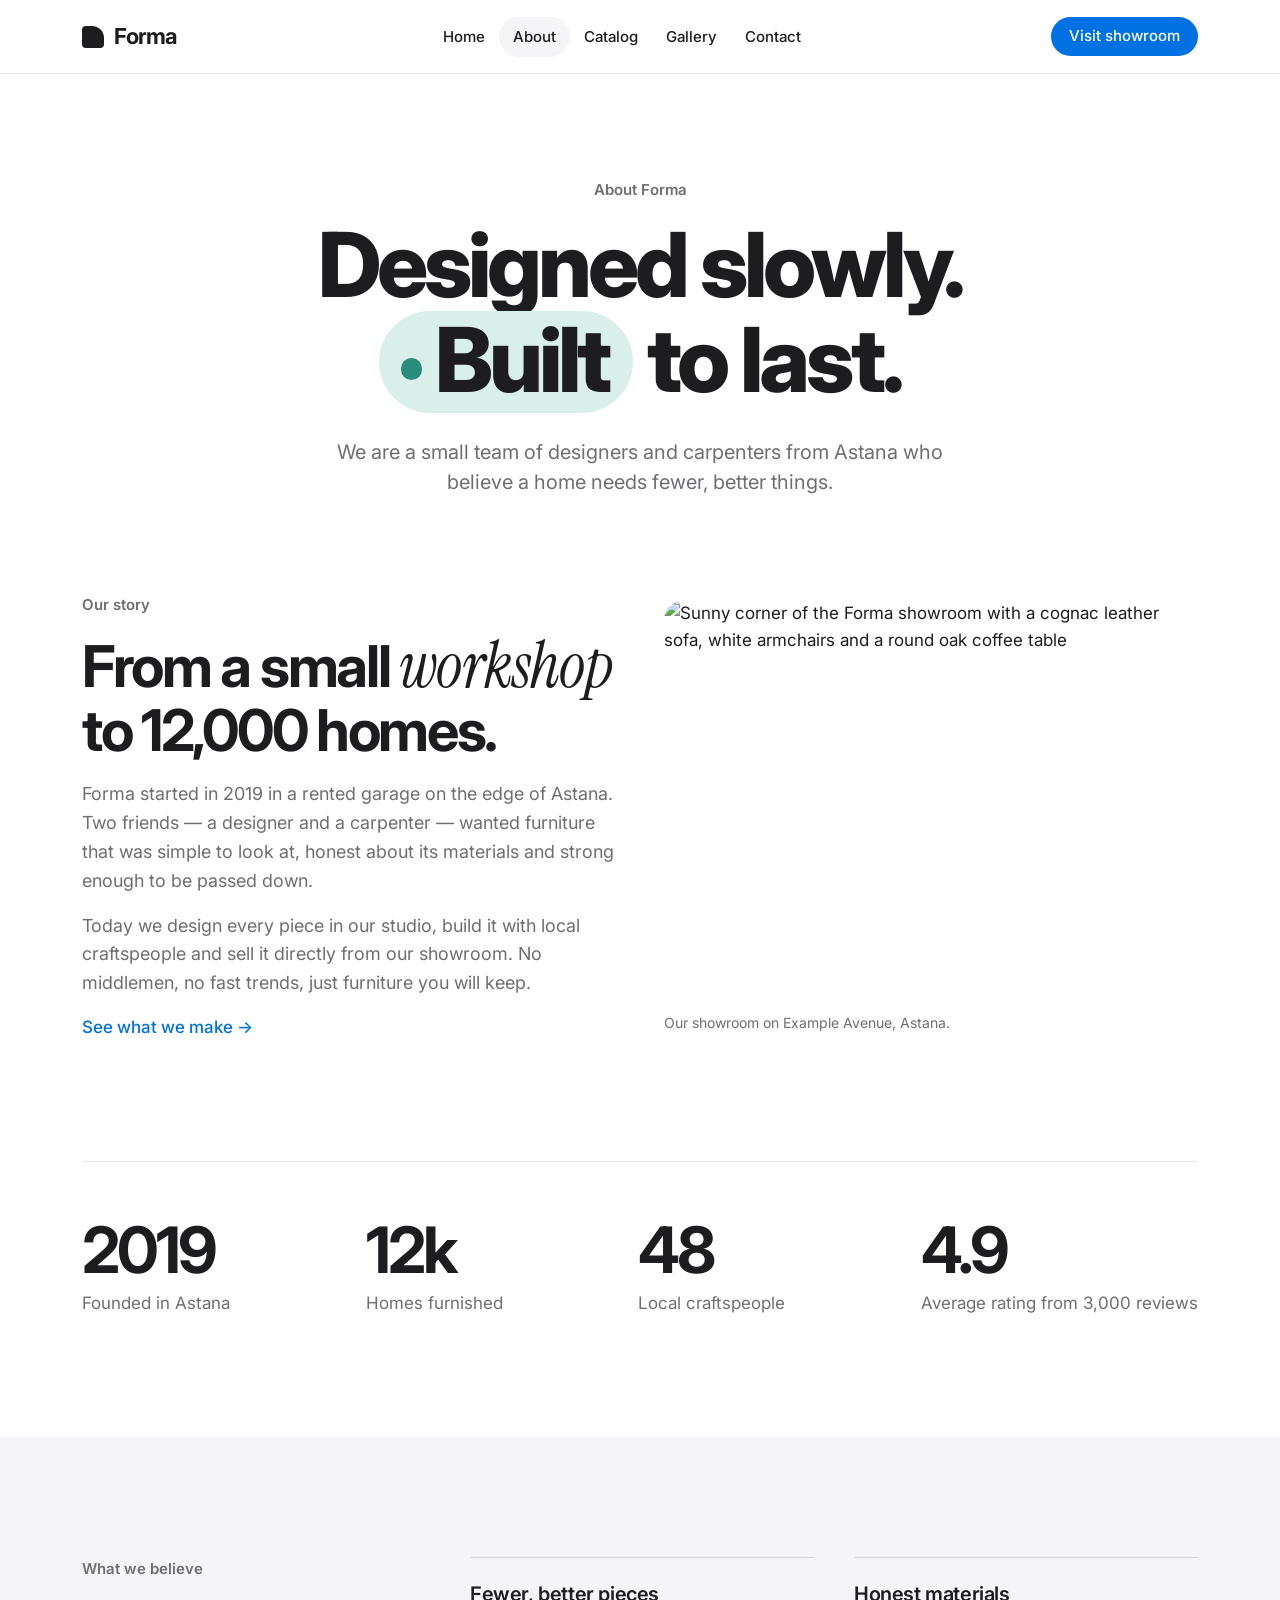
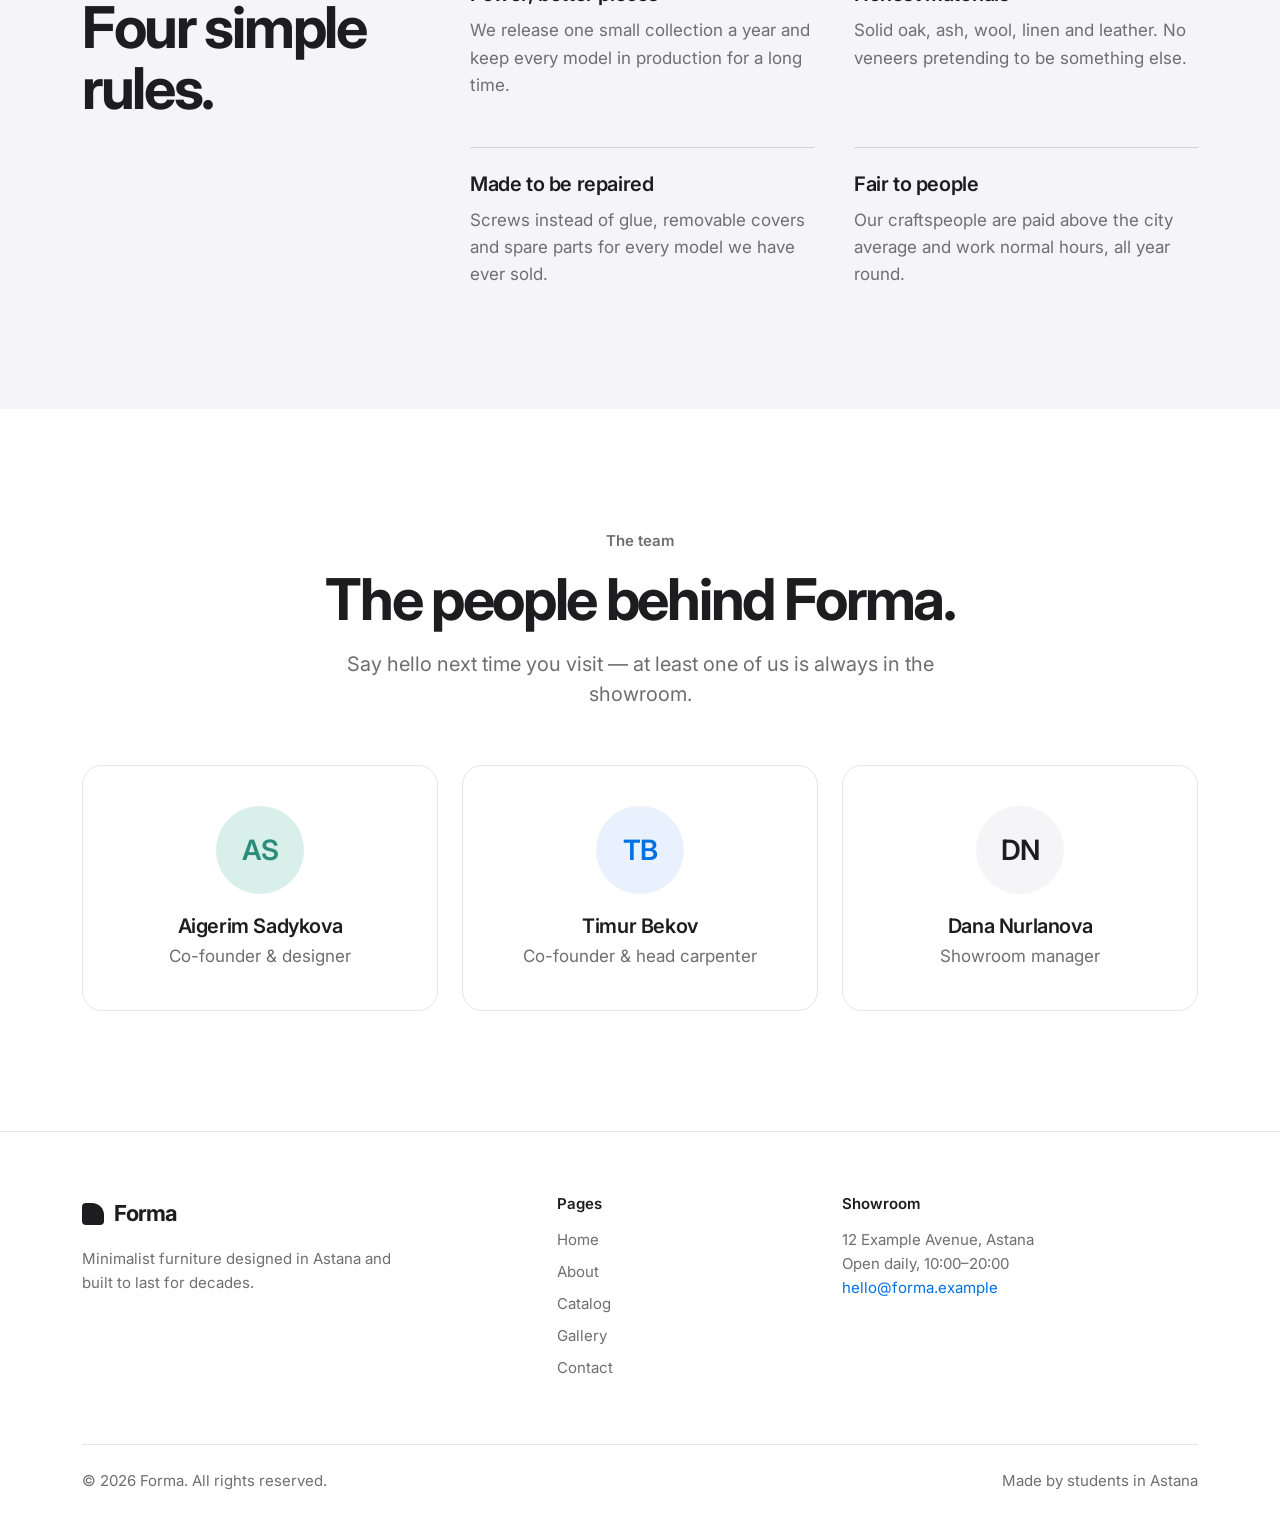
==== about.html @ f252c31b "Include jQuery and project scripts on all five pages" ====
<!DOCTYPE html>
<html lang="en">
<head>
  <meta charset="UTF-8">
  <meta name="viewport" content="width=device-width, initial-scale=1">
  <meta name="description" content="The story behind Forma: a small furniture workshop from Astana, our values and the people who design and build every piece.">
  <title>About — Forma</title>

  <!-- Fonts: Inter for all text, Instrument Serif for rare accents -->
  <link rel="preconnect" href="https://fonts.googleapis.com">
  <link rel="preconnect" href="https://fonts.gstatic.com" crossorigin>
  <link href="https://fonts.googleapis.com/css2?family=Inter:wght@400;500;600;700;800&family=Instrument+Serif:ital@1&display=swap" rel="stylesheet">

  <!-- Bootstrap first, then our own styles so they can override it -->
  <link href="https://cdn.jsdelivr.net/npm/bootstrap@5.3.3/dist/css/bootstrap.min.css" rel="stylesheet">
  <link href="css/style.css" rel="stylesheet">
</head>
<body>

  <!-- Site header: the same navbar is used on every page -->
  <header class="site-header">
    <nav class="navbar navbar-expand-lg" aria-label="Main navigation">
      <div class="container">
        <a class="navbar-brand brand" href="index.html">
          <span class="brand-mark" aria-hidden="true"></span>
          Forma
        </a>
        <button class="navbar-toggler" type="button" data-bs-toggle="collapse" data-bs-target="#main-nav" aria-controls="main-nav" aria-expanded="false" aria-label="Toggle navigation">
          <span class="navbar-toggler-icon"></span>
        </button>
        <div class="collapse navbar-collapse" id="main-nav">
          <ul class="navbar-nav mx-auto mb-3 mb-lg-0">
            <li class="nav-item"><a class="nav-link" href="index.html">Home</a></li>
            <li class="nav-item"><a class="nav-link active" aria-current="page" href="about.html">About</a></li>
            <li class="nav-item"><a class="nav-link" href="catalog.html">Catalog</a></li>
            <li class="nav-item"><a class="nav-link" href="gallery.html">Gallery</a></li>
            <li class="nav-item"><a class="nav-link" href="contact.html">Contact</a></li>
          </ul>
          <a class="btn btn-accent btn-small" href="contact.html">Visit showroom</a>
        </div>
      </div>
    </nav>
  </header>

  <main>

    <!-- Page header: the same pattern can be used on every inner page -->
    <section class="page-header">
      <div class="container text-center">
        <p class="eyebrow">About Forma</p>
        <h1 class="page-title">
          Designed slowly.<br>
          <span class="pill"><span class="pill-dot"></span>Built</span> to last.
        </h1>
        <p class="section-lead mx-auto">We are a small team of designers and carpenters from Astana who believe a home needs fewer, better things.</p>
      </div>
    </section>

    <!-- Story: text and photo side by side with the Bootstrap grid -->
    <section id="story" class="section pt-0">
      <div class="container">
        <div class="row align-items-center g-5">
          <div class="col-12 col-lg-6">
            <p class="eyebrow">Our story</p>
            <h2 class="section-title">From a small <span class="serif-accent">workshop</span> to 12,000 homes.</h2>
            <p class="story-text">Forma started in 2019 in a rented garage on the edge of Astana. Two friends — a designer and a carpenter — wanted furniture that was simple to look at, honest about its materials and strong enough to be passed down.</p>
            <p class="story-text">Today we design every piece in our studio, build it with local craftspeople and sell it directly from our showroom. No middlemen, no fast trends, just furniture you will keep.</p>
            <a class="link-arrow" href="catalog.html">See what we make →</a>
          </div>
          <div class="col-12 col-lg-6">
            <figure class="story-figure mb-0">
              <img src="images/about-showroom.jpg" alt="Sunny corner of the Forma showroom with a cognac leather sofa, white armchairs and a round oak coffee table" width="1200" height="900">
              <figcaption>Our showroom on Example Avenue, Astana.</figcaption>
            </figure>
          </div>
        </div>
      </div>
    </section>

    <!-- Numbers: one row of stats laid out with Flexbox -->
    <section id="stats" class="section pt-0">
      <div class="container">
        <h2 class="visually-hidden">Forma in numbers</h2>
        <ul class="stats">
          <li class="stat">
            <span class="stat-number">2019</span>
            <span class="stat-label">Founded in Astana</span>
          </li>
          <li class="stat">
            <span class="stat-number">12k</span>
            <span class="stat-label">Homes furnished</span>
          </li>
          <li class="stat">
            <span class="stat-number">48</span>
            <span class="stat-label">Local craftspeople</span>
          </li>
          <li class="stat">
            <span class="stat-number">4.9</span>
            <span class="stat-label">Average rating from 3,000 reviews</span>
          </li>
        </ul>
      </div>
    </section>

    <!-- Values: a list placed in two columns with CSS Grid -->
    <section id="values" class="section section-surface">
      <div class="container">
        <div class="row g-5">
          <div class="col-12 col-lg-4">
            <p class="eyebrow">What we believe</p>
            <h2 class="section-title">Four simple rules.</h2>
          </div>
          <div class="col-12 col-lg-8">
            <ul class="values-list">
              <li class="value-item">
                <h3 class="value-title">Fewer, better pieces</h3>
                <p>We release one small collection a year and keep every model in production for a long time.</p>
              </li>
              <li class="value-item">
                <h3 class="value-title">Honest materials</h3>
                <p>Solid oak, ash, wool, linen and leather. No veneers pretending to be something else.</p>
              </li>
              <li class="value-item">
                <h3 class="value-title">Made to be repaired</h3>
                <p>Screws instead of glue, removable covers and spare parts for every model we have ever sold.</p>
              </li>
              <li class="value-item">
                <h3 class="value-title">Fair to people</h3>
                <p>Our craftspeople are paid above the city average and work normal hours, all year round.</p>
              </li>
            </ul>
          </div>
        </div>
      </div>
    </section>

    <!-- Team: three cards in a Bootstrap row, avatars are initials in a span -->
    <section id="team" class="section">
      <div class="container">
        <div class="section-header text-center mx-auto">
          <p class="eyebrow">The team</p>
          <h2 class="section-title">The people behind Forma.</h2>
          <p class="section-lead mx-auto">Say hello next time you visit — at least one of us is always in the showroom.</p>
        </div>

        <div class="row g-4">
          <div class="col-12 col-md-4">
            <article class="team-card text-center">
              <span class="avatar avatar-green" aria-hidden="true">AS</span>
              <h3 class="team-name">Aigerim Sadykova</h3>
              <p class="team-role">Co-founder &amp; designer</p>
            </article>
          </div>
          <div class="col-12 col-md-4">
            <article class="team-card text-center">
              <span class="avatar avatar-blue" aria-hidden="true">TB</span>
              <h3 class="team-name">Timur Bekov</h3>
              <p class="team-role">Co-founder &amp; head carpenter</p>
            </article>
          </div>
          <div class="col-12 col-md-4">
            <article class="team-card text-center">
              <span class="avatar avatar-grey" aria-hidden="true">DN</span>
              <h3 class="team-name">Dana Nurlanova</h3>
              <p class="team-role">Showroom manager</p>
            </article>
          </div>
        </div>
      </div>
    </section>

  </main>

  <!-- Site footer: the same on every page -->
  <footer class="site-footer">
    <div class="container">
      <div class="row g-4">
        <div class="col-12 col-lg-5">
          <a class="brand mb-3" href="index.html">
            <span class="brand-mark" aria-hidden="true"></span>
            Forma
          </a>
          <p class="footer-text">Minimalist furniture designed in Astana and built to last for decades.</p>
        </div>
        <div class="col-6 col-lg-3">
          <h2 class="footer-heading">Pages</h2>
          <ul class="footer-links">
            <li><a href="index.html">Home</a></li>
            <li><a href="about.html">About</a></li>
            <li><a href="catalog.html">Catalog</a></li>
            <li><a href="gallery.html">Gallery</a></li>
            <li><a href="contact.html">Contact</a></li>
          </ul>
        </div>
        <div class="col-6 col-lg-4">
          <h2 class="footer-heading">Showroom</h2>
          <address class="footer-text">
            12 Example Avenue, Astana<br>
            Open daily, <span class="text-nowrap">10:00–20:00</span><br>
            <a href="mailto:hello@forma.example">hello@forma.example</a>
          </address>
        </div>
      </div>
      <div class="footer-bottom d-flex flex-wrap justify-content-between gap-2">
        <span>© 2026 Forma. All rights reserved.</span>
        <span>Made by students in Astana</span>
      </div>
    </div>
  </footer>

  <!-- Libraries: jQuery 3.7.1 and the Bootstrap bundle (mobile navbar toggle) -->
  <script src="https://code.jquery.com/jquery-3.7.1.min.js"></script>
  <script src="https://cdn.jsdelivr.net/npm/bootstrap@5.3.3/dist/js/bootstrap.bundle.min.js"></script>

  <!-- Our scripts: data and helpers first, then shared features -->
  <script src="js/data.js"></script>
  <script src="js/utils.js"></script>
  <script src="js/main.js"></script>
</body>
</html>
---- css/style.css ----
/*
  Forma — shared stylesheet for all pages
  Loaded after Bootstrap 5.3.3, so rules here can override Bootstrap.
*/

/* ===== Design tokens — CSS custom properties ===== */
:root {
  /* Colors */
  --color-text: #1d1d1f;
  --color-muted: #6e6e73;
  --color-bg: #ffffff;
  --color-surface: #f5f5f7;
  --color-border: #e5e5e7;
  --color-border-strong: #d2d2d7;
  --color-accent: #0071e3;
  --color-accent-hover: #0062c4;
  --color-accent-soft: #e8f1fd;
  --color-accent-soft-hover: #d7e7fb;
  --color-pill: #d9efe9;
  --color-pill-dot: #2a8c7a;

  /* Shapes */
  --radius: 16px;
  --radius-sm: 12px;
  --radius-lg: 20px;
  --radius-pill: 999px;

  /* Fonts */
  --font-sans: 'Inter', system-ui, sans-serif;
  --font-serif: 'Instrument Serif', serif;

  /* Spacing between page sections (made smaller in the media queries) */
  --section-space: 120px;
}

/* ===== Base — element selectors ===== */
body {
  font-family: var(--font-sans);
  font-size: 17px;
  line-height: 1.6;
  color: var(--color-text);
  background-color: var(--color-bg);
  -webkit-font-smoothing: antialiased;
}

h1,
h2,
h3,
h4 {
  font-weight: 700;
  letter-spacing: -0.04em;
  line-height: 1.05;
  color: var(--color-text);
}

/* Big headings: spread words evenly over the lines */
h1,
h2 {
  text-wrap: balance;
}

h3,
h4 {
  letter-spacing: -0.02em;
  line-height: 1.25;
}

p {
  margin-bottom: 1rem;
}

a {
  color: var(--color-accent);
  text-decoration: none;
}

a:hover {
  color: var(--color-accent-hover);
}

img {
  display: block;
  max-width: 100%;
  height: auto;
}

/* ===== Typography helpers — reusable classes ===== */
.eyebrow {
  margin-bottom: 16px;
  font-size: 0.9375rem;
  font-weight: 600;
  color: var(--color-muted);
}

.section-title {
  margin-bottom: 20px;
  font-size: clamp(2.25rem, 4.5vw, 3.75rem);
  font-weight: 700;
}

.section-lead {
  max-width: 640px;
  font-size: 1.25rem;
  line-height: 1.5;
  color: var(--color-muted);
}

/* Rare elegant accent: one italic serif word inside a heading */
.serif-accent {
  font-family: var(--font-serif);
  font-style: italic;
  font-weight: 400;
  font-size: 1.1em;
  letter-spacing: -0.01em;
}

/* ===== Section spacing ===== */
.section {
  padding-top: var(--section-space);
  padding-bottom: var(--section-space);
}

.section-surface {
  background-color: var(--color-surface);
}

.section-header {
  max-width: 760px;
  margin-bottom: 56px;
}

/* ===== Buttons — pill-shaped, built on Bootstrap .btn =====
   Bootstrap's .btn reads its colors and sizes from --bs-btn-* variables,
   so our classes only change those variables.
   Usage: <a class="btn btn-accent">  or  <a class="btn btn-soft"> */
.btn-accent,
.btn-soft {
  --bs-btn-padding-x: 24px;
  --bs-btn-padding-y: 12px;
  --bs-btn-font-size: 1.0625rem;
  --bs-btn-font-weight: 500;
  --bs-btn-border-width: 0;
  --bs-btn-border-radius: var(--radius-pill);
  --bs-btn-focus-box-shadow: 0 0 0 4px var(--color-accent-soft);
  transition: background-color 0.2s ease;
}

/* Primary: solid accent blue */
.btn-accent {
  --bs-btn-color: #ffffff;
  --bs-btn-bg: var(--color-accent);
  --bs-btn-hover-color: #ffffff;
  --bs-btn-hover-bg: var(--color-accent-hover);
  --bs-btn-active-color: #ffffff;
  --bs-btn-active-bg: var(--color-accent-hover);
}

/* Secondary: soft light-blue background with blue text */
.btn-soft {
  --bs-btn-color: var(--color-accent);
  --bs-btn-bg: var(--color-accent-soft);
  --bs-btn-hover-color: var(--color-accent-hover);
  --bs-btn-hover-bg: var(--color-accent-soft-hover);
  --bs-btn-active-color: var(--color-accent-hover);
  --bs-btn-active-bg: var(--color-accent-soft-hover);
}

/* Smaller size, used for the navbar button */
.btn-small {
  --bs-btn-padding-x: 18px;
  --bs-btn-padding-y: 8px;
  --bs-btn-font-size: 0.9375rem;
}

/* ===== Headline pill — tinted label with a dot, like Notion =====
   Usage: <span class="pill"><span class="pill-dot"></span>calm</span> */
.pill {
  display: inline-block;
  padding: 0.02em 0.28em 0.08em 0.24em;
  border-radius: var(--radius-pill);
  background-color: var(--color-pill);
  white-space: nowrap;
}

.pill-dot {
  display: inline-block;
  width: 0.24em;
  height: 0.24em;
  margin-right: 0.14em;
  border-radius: 50%;
  background-color: var(--color-pill-dot);
  vertical-align: middle;
}

/* ===== Navbar — sticky header (positioning) + Bootstrap navbar ===== */
.site-header {
  position: sticky;
  top: 0;
  z-index: 1030;
  background-color: rgba(255, 255, 255, 0.85);
  backdrop-filter: blur(16px);
  border-bottom: 1px solid var(--color-border);
}

/* Bootstrap's navbar reads its colors and spacing from these variables */
.navbar {
  --bs-navbar-padding-y: 14px;
  --bs-navbar-color: var(--color-text);
  --bs-navbar-hover-color: var(--color-text);
  --bs-navbar-active-color: var(--color-text);
  --bs-navbar-nav-link-padding-x: 14px;
}

/* Wordmark with a small square logo made only with CSS */
.brand {
  display: inline-flex;
  align-items: center;
  gap: 10px;
  font-size: 1.375rem;
  font-weight: 700;
  letter-spacing: -0.04em;
  color: var(--color-text);
}

.brand-mark {
  width: 22px;
  height: 22px;
  border-radius: 4px 12px 4px 4px;
  background-color: var(--color-text);
}

.navbar-nav .nav-link {
  padding: 8px 14px;
  border-radius: var(--radius-pill);
  font-size: 0.9375rem;
  font-weight: 500;
  transition: background-color 0.2s ease;
}

.navbar-nav .nav-link:hover,
.navbar-nav .nav-link.active {
  background-color: var(--color-surface);
}

.navbar-toggler {
  border: 0;
  padding: 6px;
}

.navbar-toggler:focus {
  box-shadow: 0 0 0 4px var(--color-accent-soft);
}

/* ===== Footer ===== */
.site-footer {
  padding-top: 64px;
  padding-bottom: 32px;
  border-top: 1px solid var(--color-border);
  font-size: 0.9375rem;
}

.footer-text {
  max-width: 320px;
  margin-bottom: 0;
  font-style: normal;
  color: var(--color-muted);
}

.footer-heading {
  margin-bottom: 16px;
  font-size: 0.9375rem;
  font-weight: 600;
  letter-spacing: 0;
}

.footer-links {
  margin: 0;
  padding: 0;
  list-style: none;
}

.footer-links li {
  margin-bottom: 8px;
}

.footer-links a {
  color: var(--color-muted);
}

.footer-links a:hover {
  color: var(--color-text);
}

.footer-bottom {
  margin-top: 56px;
  padding-top: 24px;
  border-top: 1px solid var(--color-border);
  color: var(--color-muted);
}

/* ===== Home: hero — styled by ID ===== */
#hero {
  padding-top: 104px;
}

.hero-title {
  margin-bottom: 28px;
  font-size: clamp(3rem, 8.5vw, 7rem);
  font-weight: 800;
  letter-spacing: -0.045em;
  line-height: 1.04;
}

.hero-subtitle {
  max-width: 620px;
  margin-bottom: 0;
  font-size: 1.375rem;
  line-height: 1.45;
}

/* ===== Home: hero image — position relative + absolute chip ===== */
.hero-media {
  position: relative; /* the chip below is positioned inside this box */
  margin: 72px 0 0;
  border: 1px solid var(--color-border);
  border-radius: var(--radius-lg);
  overflow: hidden;
}

.hero-media img {
  width: 100%;
  aspect-ratio: 2 / 1;
  object-fit: cover;
}

/* Small white label on top of a photo (reused on category tiles) */
.image-chip {
  position: absolute;
  left: 24px;
  bottom: 24px;
  display: flex;
  align-items: center;
  gap: 8px;
  padding: 10px 18px;
  border-radius: var(--radius-pill);
  background-color: rgba(255, 255, 255, 0.92);
  font-size: 0.9375rem;
  font-weight: 600;
  color: var(--color-text);
}

.chip-dot {
  width: 8px;
  height: 8px;
  border-radius: 50%;
  background-color: var(--color-pill-dot);
}

.chip-price {
  font-weight: 500;
  color: var(--color-muted);
}

/* ===== Home: categories — CSS Grid ===== */
.category-grid {
  display: grid;
  grid-template-columns: repeat(4, 1fr);
  grid-auto-rows: 280px;
  gap: 20px;
  margin: 0;
  padding: 0;
  list-style: none;
}

/* Living takes a 2 x 2 block, Bedroom takes 2 columns */
.category-tile-large {
  grid-column: span 2;
  grid-row: span 2;
}

.category-tile-wide {
  grid-column: span 2;
}

.category-tile a {
  position: relative; /* the .image-chip is placed inside the link */
  display: block;
  height: 100%;
  border-radius: var(--radius);
  overflow: hidden;
}

.category-tile img {
  width: 100%;
  height: 100%;
  object-fit: cover;
  transition: transform 0.4s ease;
}

.category-tile a:hover img {
  transform: scale(1.04);
}

/* ===== Product cards — used inside Bootstrap .row / .col-* ===== */
.product-card {
  height: 100%;
  border-radius: var(--radius-lg);
  background-color: var(--color-surface);
  overflow: hidden;
}

.product-card-img {
  width: 100%;
  aspect-ratio: 4 / 3;
  object-fit: cover;
}

.product-card-body {
  padding: 24px 24px 28px;
}

.product-card-title {
  margin-bottom: 6px;
  font-size: 1.25rem;
  font-weight: 600;
}

.product-card-text {
  margin-bottom: 0;
  font-size: 0.9375rem;
  color: var(--color-muted);
}

.price {
  font-weight: 600;
  white-space: nowrap;
}

/* Text link with an arrow, e.g. "See all products →" */
.link-arrow {
  font-weight: 500;
}

/* ===== Home: why Forma — Flexbox ===== */
#why-forma {
  background-color: var(--color-surface);
}

.features {
  display: flex;
  flex-wrap: wrap;
  gap: 20px;
  margin: 0;
  padding: 0;
  list-style: none;
}

/* Each card grows equally; on smaller screens flex-basis changes (see media queries) */
.feature {
  display: flex;
  flex-direction: column;
  flex: 1 1 0;
  padding: 32px 28px;
  border-radius: var(--radius);
  background-color: var(--color-bg);
}

.feature-number {
  align-self: flex-start;
  margin-bottom: 48px;
  padding: 4px 12px;
  border-radius: var(--radius-pill);
  background-color: var(--color-accent-soft);
  font-size: 0.875rem;
  font-weight: 600;
  color: var(--color-accent);
}

.feature-title {
  margin-bottom: 10px;
  font-size: 1.25rem;
  font-weight: 600;
}

.feature-text {
  margin-bottom: 0;
  font-size: 0.9375rem;
  color: var(--color-muted);
}

/* ===== Call-to-action band (can be reused on any page) ===== */
.cta-title {
  max-width: 820px;
  margin-bottom: 20px;
  font-size: clamp(2.5rem, 6vw, 5rem);
  font-weight: 800;
}

/* ===== Page header — top section of inner pages (About, Catalog, Gallery, Contact) ===== */
.page-header {
  padding-top: 104px;
  padding-bottom: 80px;
}

.page-title {
  margin-bottom: 24px;
  font-size: clamp(2.75rem, 7vw, 6rem);
  font-weight: 800;
  letter-spacing: -0.045em;
  line-height: 1.04;
}

/* ===== About: story — Bootstrap grid (row / col-lg-6) ===== */
.story-text {
  font-size: 1.125rem;
  color: var(--color-muted);
}

.story-figure img {
  width: 100%;
  aspect-ratio: 4 / 3;
  object-fit: cover;
  border-radius: var(--radius-lg);
}

.story-figure figcaption {
  margin-top: 12px;
  font-size: 0.875rem;
  color: var(--color-muted);
}

/* ===== About: numbers — Flexbox ===== */
.stats {
  display: flex;
  justify-content: space-between;
  gap: 32px;
  margin: 0;
  padding: 56px 0 0;
  border-top: 1px solid var(--color-border);
  list-style: none;
}

.stat {
  display: flex;
  flex-direction: column;
  gap: 8px;
}

.stat-number {
  font-size: clamp(2.75rem, 5vw, 4.5rem);
  font-weight: 700;
  letter-spacing: -0.045em;
  line-height: 1;
}

.stat-label {
  color: var(--color-muted);
}

/* ===== About: values — CSS Grid ===== */
.values-list {
  display: grid;
  grid-template-columns: repeat(2, 1fr);
  gap: 48px 40px;
  margin: 0;
  padding: 0;
  list-style: none;
}

.value-item {
  padding-top: 24px;
  border-top: 1px solid var(--color-border-strong);
}

.value-title {
  margin-bottom: 10px;
  font-size: 1.25rem;
  font-weight: 600;
}

.value-item p {
  margin-bottom: 0;
  color: var(--color-muted);
}

/* ===== About: team cards with initials avatars ===== */
.team-card {
  height: 100%;
  padding: 40px 24px;
  border: 1px solid var(--color-border);
  border-radius: var(--radius-lg);
}

/* A round avatar made from a span with the person's initials */
.avatar {
  display: inline-flex;
  align-items: center;
  justify-content: center;
  width: 88px;
  height: 88px;
  margin-bottom: 20px;
  border-radius: 50%;
  font-size: 1.75rem;
  font-weight: 600;
  letter-spacing: -0.02em;
}

.avatar-green {
  background-color: var(--color-pill);
  color: var(--color-pill-dot);
}

.avatar-blue {
  background-color: var(--color-accent-soft);
  color: var(--color-accent);
}

.avatar-grey {
  background-color: var(--color-surface);
  color: var(--color-text);
}

.team-name {
  margin-bottom: 4px;
  font-size: 1.25rem;
  font-weight: 600;
}

.team-role {
  margin-bottom: 0;
  color: var(--color-muted);
}

/* ===== Catalog: product tags — position absolute ===== */
/* The card becomes the reference box for the tag inside it */
.product-card {
  position: relative;
}

/* Small label in the top-left corner of the photo, e.g. "New" */
.product-tag {
  position: absolute;
  top: 16px;
  left: 16px;
  padding: 6px 14px;
  border-radius: var(--radius-pill);
  background-color: rgba(255, 255, 255, 0.92);
  font-size: 0.8125rem;
  font-weight: 600;
  color: var(--color-text);
}

.product-tag-new {
  background-color: var(--color-accent);
  color: #ffffff;
}

/* ===== Catalog: comparison table — Bootstrap .table + own styles ===== */
/* White rounded card around the table (it sits on the grey section) */
.compare-card {
  padding: 8px 24px;
  border-radius: var(--radius-lg);
  background-color: var(--color-bg);
}

/* Bootstrap's .table reads its colors from --bs-table-* variables */
.compare-table {
  --bs-table-color: var(--color-text);
  --bs-table-bg: transparent;
  --bs-table-border-color: var(--color-border);
  margin-bottom: 0;
  font-size: 0.9375rem;
  white-space: nowrap; /* every cell stays on one line */
}

.compare-table caption {
  padding: 20px 16px 8px;
  font-size: 0.875rem;
  color: var(--color-muted);
}

.compare-table th,
.compare-table td {
  padding: 18px 16px;
  vertical-align: middle;
}

/* Column titles: small and grey, with a slightly darker line below */
.compare-table thead th {
  font-size: 0.8125rem;
  font-weight: 600;
  color: var(--color-muted);
  border-bottom-color: var(--color-border-strong);
}

/* Model names (row headers) */
.compare-table tbody th {
  font-weight: 600;
}

/* Footer note: no line below, small grey text */
.compare-table tfoot td {
  padding-top: 20px;
  border-bottom: 0;
  font-size: 0.875rem;
  color: var(--color-muted);
}

/* ===== Gallery: photo grid — CSS Grid ===== */
.gallery-grid {
  display: grid;
  grid-template-columns: repeat(3, 1fr);
  grid-auto-rows: 300px;
  gap: 20px;
}

.gallery-item {
  position: relative; /* the caption chip (.image-chip) is placed inside the figure */
  margin: 0;
  border-radius: var(--radius);
  overflow: hidden;
}

/* The photo fills its grid cell and is cropped, not stretched */
.gallery-item img {
  width: 100%;
  height: 100%;
  object-fit: cover;
}

/* Bigger tiles: one is two rows tall, one is two columns wide */
.gallery-item-tall {
  grid-row: span 2;
}

.gallery-item-wide {
  grid-column: span 2;
}

/* ===== Contact: booking form — Bootstrap form classes + own styles ===== */
.form-card {
  height: 100%;
  padding: 40px;
  border: 1px solid var(--color-border);
  border-radius: var(--radius-lg);
}

.form-title {
  margin-bottom: 8px;
  font-size: 2rem;
}

.form-intro {
  margin-bottom: 32px;
  color: var(--color-muted);
}

.booking-form .form-label {
  margin-bottom: 8px;
  font-size: 0.9375rem;
  font-weight: 500;
}

/* Soft rounded inputs */
.booking-form .form-control,
.booking-form .form-select {
  padding: 12px 16px;
  border: 1px solid var(--color-border-strong);
  border-radius: var(--radius-sm);
  font-size: 1rem;
  color: var(--color-text);
}

/* Room for the arrow of the select box */
.booking-form .form-select {
  padding-right: 40px;
  background-position: right 16px center;
}

/* Accent focus ring instead of Bootstrap's default one */
.booking-form .form-control:focus,
.booking-form .form-select:focus,
.booking-form .form-check-input:focus {
  border-color: var(--color-accent);
  box-shadow: 0 0 0 4px var(--color-accent-soft);
}

.booking-form .form-check-input:checked {
  border-color: var(--color-accent);
  background-color: var(--color-accent);
}

.booking-form .form-check-label {
  font-size: 0.9375rem;
  color: var(--color-muted);
}

/* ===== Contact: showroom info card — Flexbox ===== */
.info-card {
  display: flex;
  flex-direction: column;
  gap: 40px;
  height: 100%;
  padding: 40px;
  border-radius: var(--radius-lg);
  background-color: var(--color-surface);
}

.info-title {
  margin-bottom: 16px;
  font-size: 1.25rem;
  font-weight: 600;
}

.info-address {
  margin-bottom: 0;
  font-size: 1.125rem;
  line-height: 1.7;
}

.hours-list {
  margin: 0;
  padding: 0;
  list-style: none;
}

/* Each row: label on the left, time on the right */
.hours-list li {
  display: flex;
  justify-content: space-between;
  gap: 16px;
  padding: 14px 0;
  border-bottom: 1px solid var(--color-border-strong);
}

.hours-list li span:last-child {
  color: var(--color-muted);
  text-align: right;
}

/* margin-top: auto pushes the buttons to the bottom of the card */
.info-actions {
  margin-top: auto;
}

/* ==========================================================
   Responsive — media queries (keep this section LAST in the file)
   Breakpoints match Bootstrap: lg = 992px, sm = 576px
   ========================================================== */

/* ===== Tablet and smaller (≤ 991.98px) ===== */
@media (max-width: 991.98px) {
  :root {
    --section-space: 88px;
  }

  /* Collapsed mobile menu */
  .navbar-collapse {
    padding-top: 12px;
    padding-bottom: 16px;
  }

  #hero {
    padding-top: 72px;
  }

  .hero-media {
    margin-top: 56px;
  }

  .hero-media img {
    aspect-ratio: 16 / 10;
  }

  .section-header {
    margin-bottom: 40px;
  }

  /* Categories: 4 columns become 2 */
  .category-grid {
    grid-template-columns: repeat(2, 1fr);
    grid-auto-rows: 240px;
  }

  /* Features: two cards per row */
  .feature {
    flex: 1 1 calc(50% - 10px);
  }

  /* Stats: wrap into two rows of two */
  .stats {
    flex-wrap: wrap;
    row-gap: 40px;
  }

  .stat {
    flex: 1 1 calc(50% - 16px);
  }

  .page-header {
    padding-top: 72px;
    padding-bottom: 64px;
  }

  /* Gallery: 3 columns become 2, the wide photo takes one column */
  .gallery-grid {
    grid-template-columns: repeat(2, 1fr);
    grid-auto-rows: 260px;
  }

  .gallery-item-wide {
    grid-column: span 1;
  }

  /* Contact: smaller padding inside the cards */
  .form-card,
  .info-card {
    padding: 32px;
  }
}

/* ===== Mobile phones (≤ 575.98px) ===== */
@media (max-width: 575.98px) {
  :root {
    --section-space: 64px;
  }

  /* 20px side padding instead of Bootstrap's 12px */
  .container {
    --bs-gutter-x: 2.5rem;
  }

  body {
    font-size: 16px;
  }

  #hero {
    padding-top: 48px;
  }

  .hero-title {
    font-size: 3rem;
  }

  .hero-subtitle,
  .section-lead {
    font-size: 1.125rem;
  }

  /* Buttons stack and fill the width */
  .actions .btn {
    width: 100%;
  }

  .hero-media {
    margin-top: 40px;
    border-radius: var(--radius);
  }

  .hero-media img {
    aspect-ratio: 4 / 3;
  }

  .image-chip {
    left: 12px;
    bottom: 12px;
    padding: 8px 14px;
    font-size: 0.875rem;
  }

  /* Categories: one column, every tile the same size */
  .category-grid {
    grid-template-columns: 1fr;
    grid-auto-rows: 220px;
    gap: 16px;
  }

  .category-tile-large,
  .category-tile-wide {
    grid-column: span 1;
    grid-row: span 1;
  }

  /* Features: one card per row */
  .feature {
    flex-basis: 100%;
  }

  .feature-number {
    margin-bottom: 24px;
  }

  /* Values: one column */
  .values-list {
    grid-template-columns: 1fr;
    gap: 32px;
  }

  .page-header {
    padding-top: 48px;
    padding-bottom: 48px;
  }

  .page-title {
    font-size: 2.5rem;
  }

  /* Catalog: tighter table, it scrolls sideways inside its card */
  .compare-card {
    padding: 4px 8px;
  }

  .compare-table th,
  .compare-table td {
    padding: 14px 12px;
  }

  /* Gallery: one column, every photo the same size */
  .gallery-grid {
    grid-template-columns: 1fr;
    grid-auto-rows: 240px;
    gap: 16px;
  }

  .gallery-item-tall {
    grid-row: span 1;
  }

  /* Contact */
  .form-card,
  .info-card {
    padding: 24px;
  }

  .form-title {
    font-size: 1.75rem;
  }

  .booking-form .btn {
    width: 100%;
  }
}

/* ==========================================================
   Endterm — interactive components (JavaScript and jQuery)
   ========================================================== */

/* ===== Toast messages (created by showToast in js/utils.js) ===== */
.toast-stack {
  position: fixed;
  right: 24px;
  bottom: 24px;
  z-index: 1080;
  display: flex;
  flex-direction: column;
  align-items: flex-end;
  gap: 10px;
  pointer-events: none;
}

.toast-message {
  padding: 12px 20px;
  border-radius: var(--radius-pill);
  background-color: var(--color-text);
  color: var(--color-bg);
  font-size: 0.9375rem;
  font-weight: 500;
  box-shadow: 0 8px 24px rgba(0, 0, 0, 0.15);
  animation: toast-in 0.25s ease;
  transition: opacity 0.4s ease, transform 0.4s ease;
}

.toast-info {
  background-color: var(--color-accent);
  color: #ffffff;
}

.toast-message.is-hiding {
  opacity: 0;
  transform: translateY(8px);
}

@keyframes toast-in {
  from {
    opacity: 0;
    transform: translateY(8px);
  }
}
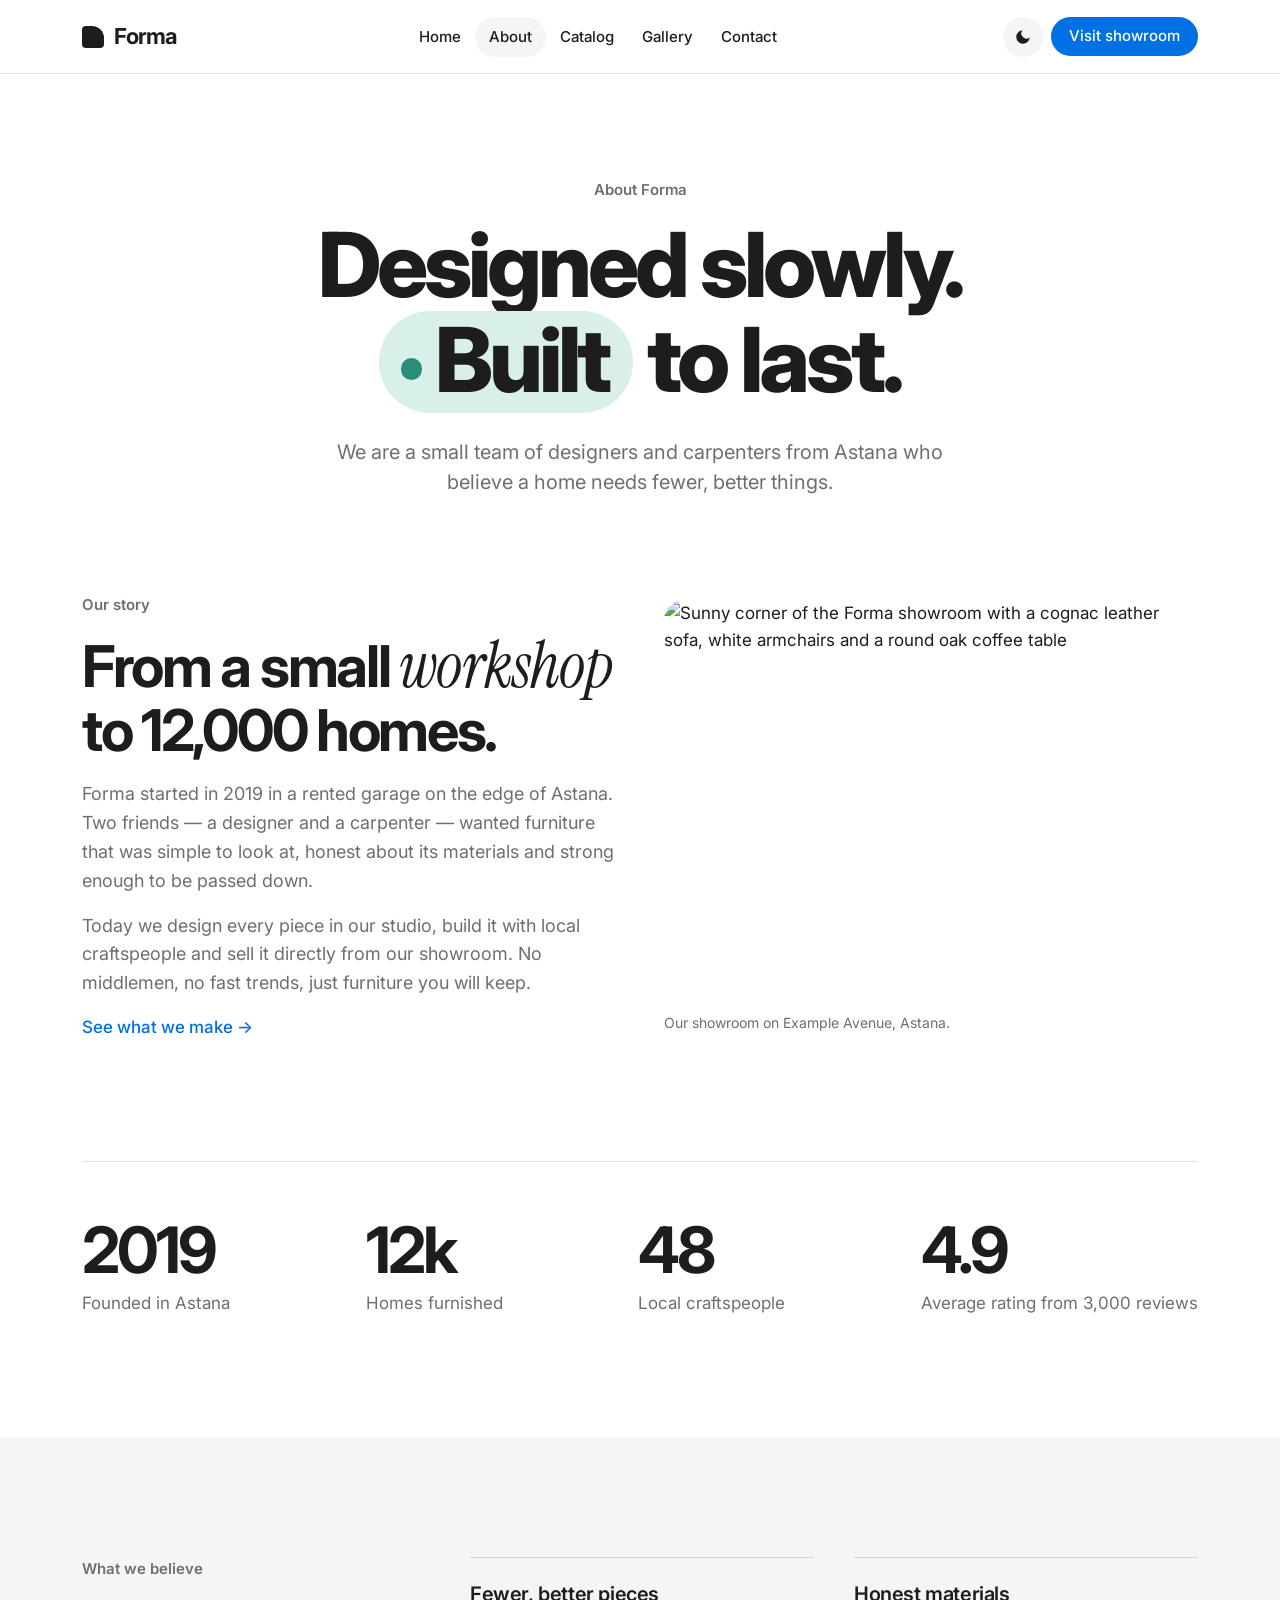
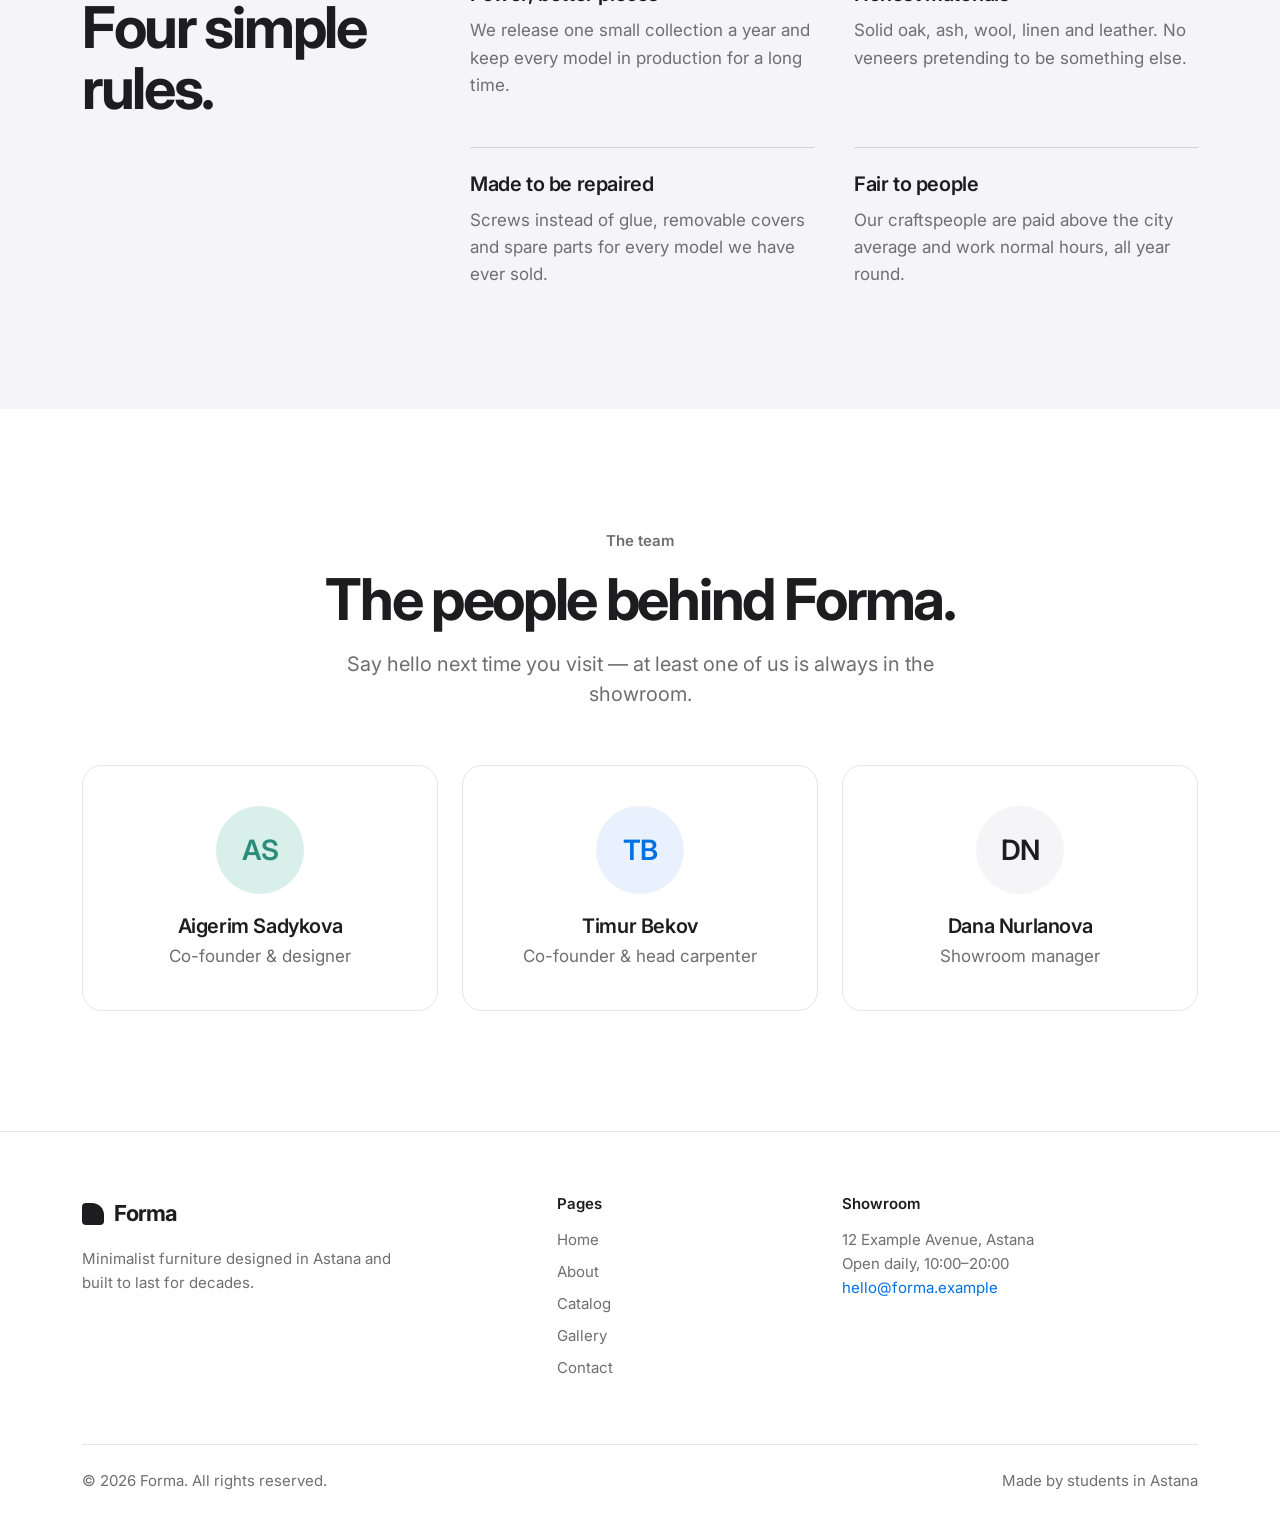
==== commit a34a9b97: "Add theme switcher button to the navbar with click handler" ====
--- a/about.html
+++ b/about.html
@@ -14,6 +14,9 @@
   <!-- Bootstrap first, then our own styles so they can override it -->
   <link href="https://cdn.jsdelivr.net/npm/bootstrap@5.3.3/dist/css/bootstrap.min.css" rel="stylesheet">
   <link href="css/style.css" rel="stylesheet">
+
+  <!-- Applies the saved light/dark theme before the page is drawn -->
+  <script src="js/theme.js"></script>
 </head>
 <body>
 
@@ -36,7 +39,14 @@
             <li class="nav-item"><a class="nav-link" href="gallery.html">Gallery</a></li>
             <li class="nav-item"><a class="nav-link" href="contact.html">Contact</a></li>
           </ul>
-          <a class="btn btn-accent btn-small" href="contact.html">Visit showroom</a>
+          <div class="nav-tools d-flex align-items-center gap-2">
+            <!-- Theme switcher: js/main.js swaps light and dark -->
+            <button class="icon-btn" type="button" id="theme-toggle" aria-label="Switch to dark theme" title="Switch theme">
+              <svg class="icon-moon" width="18" height="18" viewBox="0 0 24 24" aria-hidden="true"><path fill="currentColor" d="M21 12.8A9 9 0 1 1 11.2 3a7 7 0 0 0 9.8 9.8z"/></svg>
+              <svg class="icon-sun" width="18" height="18" viewBox="0 0 24 24" aria-hidden="true"><circle cx="12" cy="12" r="5" fill="currentColor"/><path stroke="currentColor" stroke-width="2" stroke-linecap="round" d="M12 1v3M12 20v3M4.2 4.2l2.1 2.1M17.7 17.7l2.1 2.1M1 12h3M20 12h3M4.2 19.8l2.1-2.1M17.7 6.3l2.1-2.1"/></svg>
+            </button>
+            <a class="btn btn-accent btn-small" href="contact.html">Visit showroom</a>
+          </div>
         </div>
       </div>
     </nav>
--- a/css/style.css
+++ b/css/style.css
@@ -18,6 +18,11 @@
   --color-accent-soft-hover: #d7e7fb;
   --color-pill: #d9efe9;
   --color-pill-dot: #2a8c7a;
+  --color-header-bg: rgba(255, 255, 255, 0.85);
+  --color-chip-bg: rgba(255, 255, 255, 0.92);
+  --color-chip-text: #1d1d1f;
+  --color-danger: #d70015;
+  --color-success: #1e8e3e;
 
   /* Shapes */
   --radius: 16px;
@@ -31,6 +36,32 @@
 
   /* Spacing between page sections (made smaller in the media queries) */
   --section-space: 120px;
+}
+
+/* ===== Dark theme — the same tokens with dark values =====
+   js/theme.js puts data-theme="dark" on <html>; every rule that uses
+   var(--color-...) changes automatically. */
+[data-theme="dark"] {
+  --color-text: #f5f5f7;
+  --color-muted: #a1a1a6;
+  --color-bg: #101012;
+  --color-surface: #1c1c1f;
+  --color-border: #2c2c30;
+  --color-border-strong: #3a3a3f;
+  --color-accent: #2997ff;
+  --color-accent-hover: #4aa8ff;
+  --color-accent-soft: #14304d;
+  --color-accent-soft-hover: #1a3d61;
+  --color-pill: #183a33;
+  --color-pill-dot: #5fd0b8;
+  --color-header-bg: rgba(16, 16, 18, 0.85);
+  --color-danger: #ff6961;
+  --color-success: #5cd17a;
+
+  /* Bootstrap reads these for form controls and tables */
+  --bs-body-bg: var(--color-bg);
+  --bs-body-color: var(--color-text);
+  color-scheme: dark;
 }
 
 /* ===== Base — element selectors ===== */
@@ -197,7 +228,7 @@
   position: sticky;
   top: 0;
   z-index: 1030;
-  background-color: rgba(255, 255, 255, 0.85);
+  background-color: var(--color-header-bg);
   backdrop-filter: blur(16px);
   border-bottom: 1px solid var(--color-border);
 }
@@ -343,10 +374,10 @@
   gap: 8px;
   padding: 10px 18px;
   border-radius: var(--radius-pill);
-  background-color: rgba(255, 255, 255, 0.92);
+  background-color: var(--color-chip-bg);
   font-size: 0.9375rem;
   font-weight: 600;
-  color: var(--color-text);
+  color: var(--color-chip-text);
 }
 
 .chip-dot {
@@ -358,7 +389,7 @@
 
 .chip-price {
   font-weight: 500;
-  color: var(--color-muted);
+  color: #6e6e73; /* the chip stays white in both themes */
 }
 
 /* ===== Home: categories — CSS Grid ===== */
@@ -644,10 +675,10 @@
   left: 16px;
   padding: 6px 14px;
   border-radius: var(--radius-pill);
-  background-color: rgba(255, 255, 255, 0.92);
+  background-color: var(--color-chip-bg);
   font-size: 0.8125rem;
   font-weight: 600;
-  color: var(--color-text);
+  color: var(--color-chip-text);
 }
 
 .product-tag-new {
@@ -1086,3 +1117,38 @@
     transform: translateY(8px);
   }
 }
+
+/* ===== Navbar tools: round icon buttons (theme, favorites) ===== */
+.icon-btn {
+  position: relative;
+  display: inline-flex;
+  align-items: center;
+  justify-content: center;
+  width: 40px;
+  height: 40px;
+  padding: 0;
+  border: 0;
+  border-radius: 50%;
+  background-color: var(--color-surface);
+  color: var(--color-text);
+  transition: background-color 0.2s ease, transform 0.2s ease;
+}
+
+.icon-btn:hover {
+  background-color: var(--color-border);
+}
+
+.icon-btn:focus-visible {
+  outline: none;
+  box-shadow: 0 0 0 4px var(--color-accent-soft);
+}
+
+/* Only one icon is visible: the moon in light mode, the sun in dark mode */
+.icon-sun,
+[data-theme="dark"] .icon-moon {
+  display: none;
+}
+
+[data-theme="dark"] .icon-sun {
+  display: block;
+}
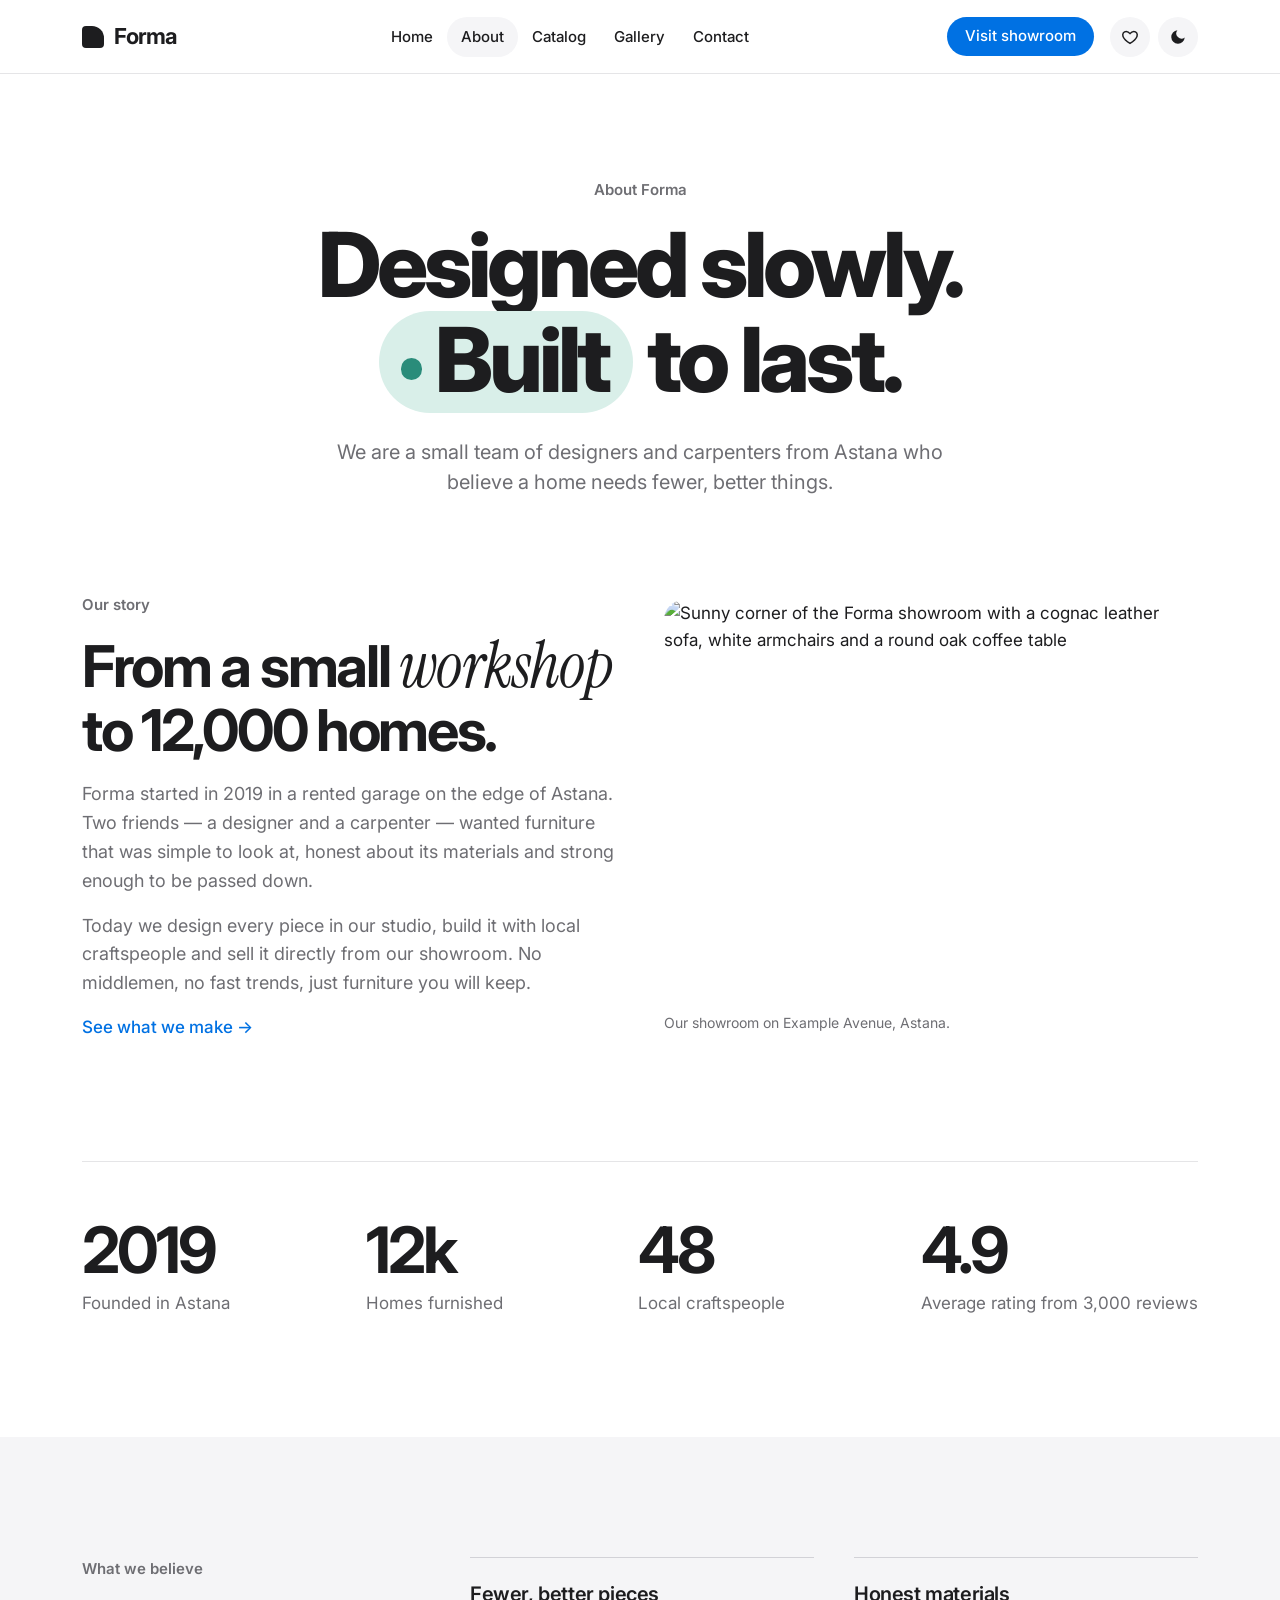
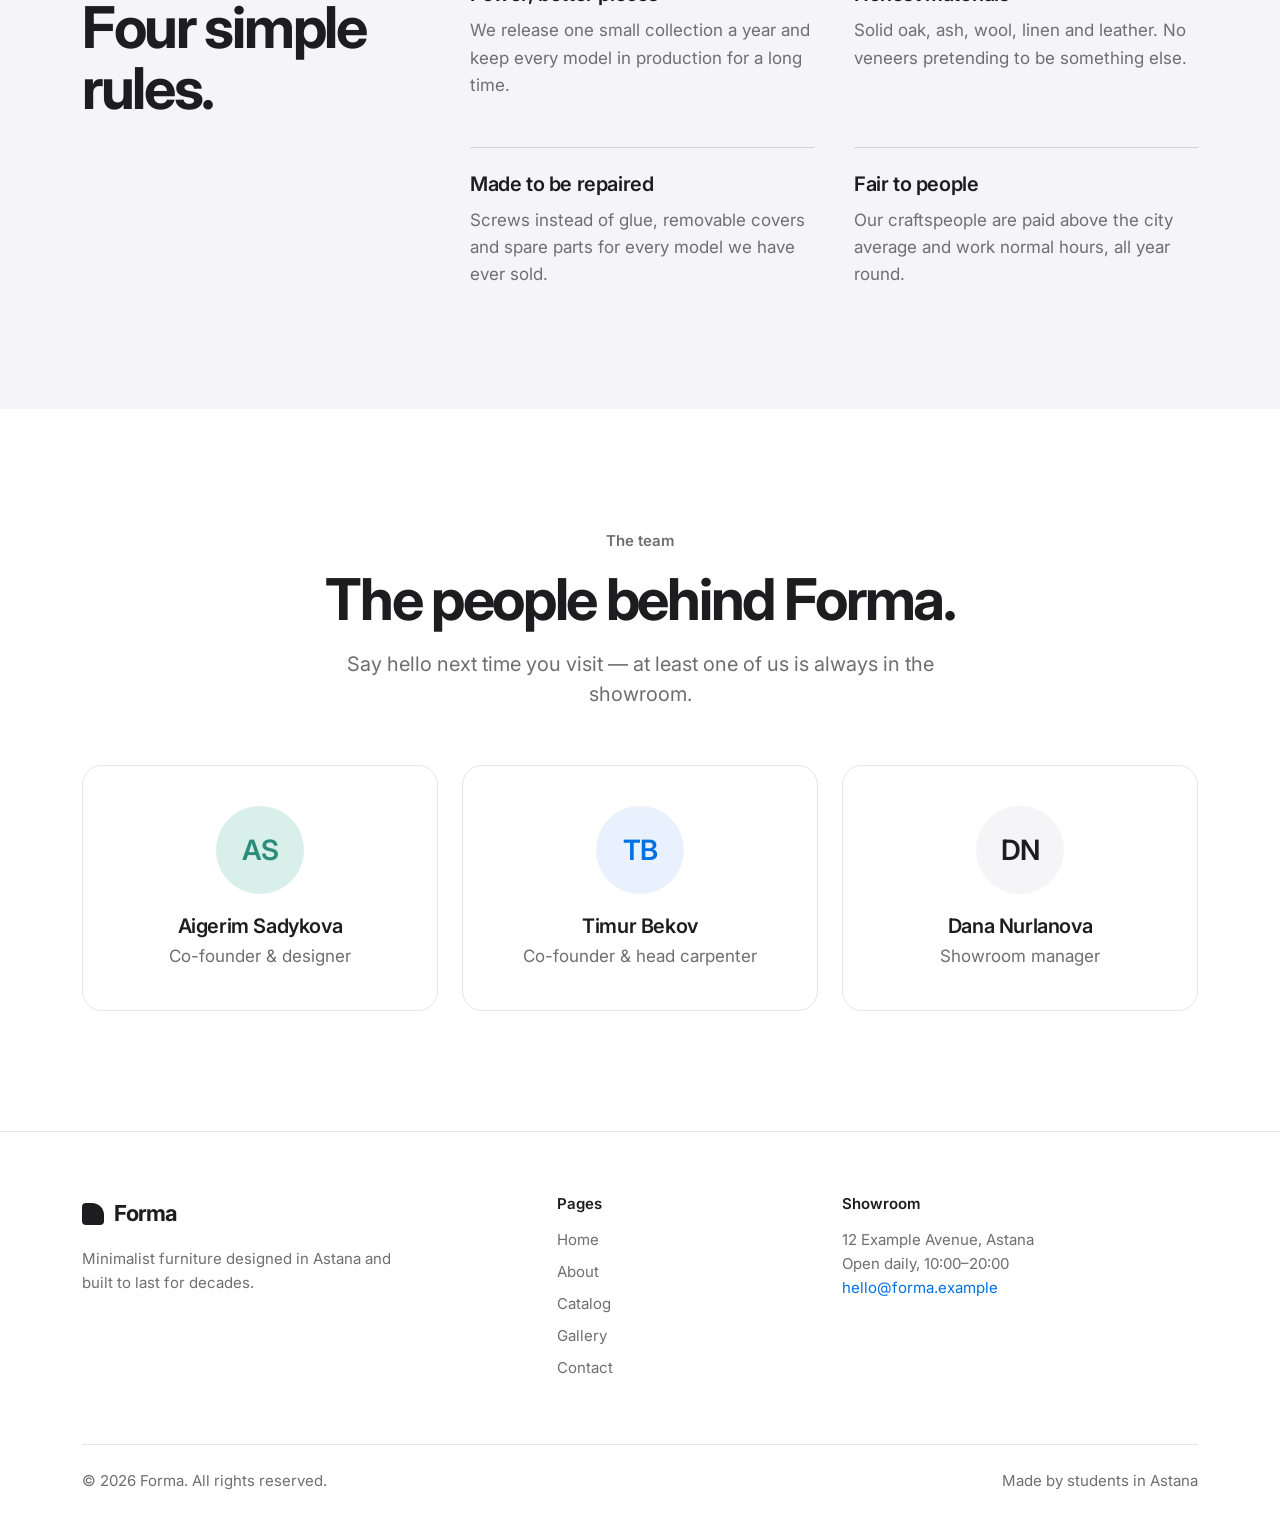
==== commit b86a9090: "Add favorites button with counter and panel markup to the navbar" ====
--- a/about.html
+++ b/about.html
@@ -28,6 +28,19 @@
           <span class="brand-mark" aria-hidden="true"></span>
           Forma
         </a>
+        <!-- Icon buttons stay visible on phones, outside the collapsed menu -->
+        <div class="nav-tools d-flex align-items-center gap-2 ms-auto ms-lg-3 order-lg-last">
+          <!-- Favorites: js/main.js updates the counter, jQuery opens the panel -->
+          <button class="icon-btn" type="button" id="favorites-toggle" aria-controls="favorites-panel" aria-expanded="false" aria-label="Open favorites" title="Favorites">
+            <svg width="18" height="18" viewBox="0 0 24 24" aria-hidden="true"><path fill="none" stroke="currentColor" stroke-width="2" stroke-linejoin="round" d="M12 20.5s-7.5-4.6-9.3-9.3C1.5 7.9 3.6 4.5 7 4.5c2.1 0 3.6 1.2 5 3 1.4-1.8 2.9-3 5-3 3.4 0 5.5 3.4 4.3 6.7-1.8 4.7-9.3 9.3-9.3 9.3z"/></svg>
+            <span class="favorites-count" id="favorites-count">0</span>
+          </button>
+          <!-- Theme switcher: js/main.js swaps light and dark -->
+          <button class="icon-btn" type="button" id="theme-toggle" aria-label="Switch to dark theme" title="Switch theme">
+            <svg class="icon-moon" width="18" height="18" viewBox="0 0 24 24" aria-hidden="true"><path fill="currentColor" d="M21 12.8A9 9 0 1 1 11.2 3a7 7 0 0 0 9.8 9.8z"/></svg>
+            <svg class="icon-sun" width="18" height="18" viewBox="0 0 24 24" aria-hidden="true"><circle cx="12" cy="12" r="5" fill="currentColor"/><path stroke="currentColor" stroke-width="2" stroke-linecap="round" d="M12 1v3M12 20v3M4.2 4.2l2.1 2.1M17.7 17.7l2.1 2.1M1 12h3M20 12h3M4.2 19.8l2.1-2.1M17.7 6.3l2.1-2.1"/></svg>
+          </button>
+        </div>
         <button class="navbar-toggler" type="button" data-bs-toggle="collapse" data-bs-target="#main-nav" aria-controls="main-nav" aria-expanded="false" aria-label="Toggle navigation">
           <span class="navbar-toggler-icon"></span>
         </button>
@@ -39,17 +52,23 @@
             <li class="nav-item"><a class="nav-link" href="gallery.html">Gallery</a></li>
             <li class="nav-item"><a class="nav-link" href="contact.html">Contact</a></li>
           </ul>
-          <div class="nav-tools d-flex align-items-center gap-2">
-            <!-- Theme switcher: js/main.js swaps light and dark -->
-            <button class="icon-btn" type="button" id="theme-toggle" aria-label="Switch to dark theme" title="Switch theme">
-              <svg class="icon-moon" width="18" height="18" viewBox="0 0 24 24" aria-hidden="true"><path fill="currentColor" d="M21 12.8A9 9 0 1 1 11.2 3a7 7 0 0 0 9.8 9.8z"/></svg>
-              <svg class="icon-sun" width="18" height="18" viewBox="0 0 24 24" aria-hidden="true"><circle cx="12" cy="12" r="5" fill="currentColor"/><path stroke="currentColor" stroke-width="2" stroke-linecap="round" d="M12 1v3M12 20v3M4.2 4.2l2.1 2.1M17.7 17.7l2.1 2.1M1 12h3M20 12h3M4.2 19.8l2.1-2.1M17.7 6.3l2.1-2.1"/></svg>
-            </button>
-            <a class="btn btn-accent btn-small" href="contact.html">Visit showroom</a>
-          </div>
+          <a class="btn btn-accent btn-small" href="contact.html">Visit showroom</a>
         </div>
       </div>
     </nav>
+
+    <!-- Favorites panel: filled by js/main.js, opened and closed with jQuery fades -->
+    <div class="container favorites-anchor">
+      <div class="favorites-panel" id="favorites-panel" role="region" aria-labelledby="favorites-title">
+        <div class="favorites-head">
+          <h2 class="favorites-title" id="favorites-title">Your favorites</h2>
+          <button class="favorites-close" type="button" aria-label="Close favorites">&times;</button>
+        </div>
+        <ul class="favorites-list" id="favorites-list"></ul>
+        <p class="favorites-empty" id="favorites-empty">Tap the heart on any product in the <a href="catalog.html">catalog</a> to save it here.</p>
+        <a class="btn btn-accent btn-small w-100" id="favorites-book" href="contact.html">Book a visit to try them</a>
+      </div>
+    </div>
   </header>
 
   <main>
--- a/css/style.css
+++ b/css/style.css
@@ -72,6 +72,7 @@
   color: var(--color-text);
   background-color: var(--color-bg);
   -webkit-font-smoothing: antialiased;
+  transition: background-color 0.3s ease, color 0.3s ease;
 }
 
 h1,
@@ -1152,3 +1153,157 @@
 [data-theme="dark"] .icon-sun {
   display: block;
 }
+
+/* ===== Dark theme details ===== */
+/* Photos are a little dimmer so they do not glare on a dark page */
+[data-theme="dark"] img {
+  filter: brightness(0.92);
+}
+
+/* White feature cards on the grey section become dark cards */
+[data-theme="dark"] .feature,
+[data-theme="dark"] .compare-card {
+  background-color: var(--color-bg);
+}
+
+[data-theme="dark"] .toast-message {
+  box-shadow: 0 8px 24px rgba(0, 0, 0, 0.5);
+}
+
+.navbar-toggler {
+  margin-left: 8px;
+}
+
+/* Small blue badge with the number of saved products */
+.favorites-count {
+  position: absolute;
+  top: -4px;
+  right: -4px;
+  min-width: 20px;
+  height: 20px;
+  padding: 0 6px;
+  border-radius: var(--radius-pill);
+  background-color: var(--color-accent);
+  color: #ffffff;
+  font-size: 0.75rem;
+  font-weight: 600;
+  line-height: 20px;
+  text-align: center;
+}
+
+.favorites-count.is-empty {
+  display: none;
+}
+
+/* Short "pop" when the number changes (class added by JavaScript) */
+.favorites-count.is-bumped {
+  animation: badge-pop 0.35s ease;
+}
+
+@keyframes badge-pop {
+  50% {
+    transform: scale(1.35);
+  }
+}
+
+/* ===== Favorites panel — a dropdown card under the navbar ===== */
+.favorites-anchor {
+  position: relative;
+  height: 0;
+}
+
+.favorites-panel {
+  display: none; /* jQuery fadeIn() / fadeOut() show and hide it */
+  position: absolute;
+  top: 8px;
+  right: 12px;
+  width: min(360px, calc(100vw - 32px));
+  padding: 20px;
+  border: 1px solid var(--color-border);
+  border-radius: var(--radius-lg);
+  background-color: var(--color-bg);
+  box-shadow: 0 16px 48px rgba(0, 0, 0, 0.12);
+}
+
+.favorites-head {
+  display: flex;
+  justify-content: space-between;
+  align-items: center;
+  margin-bottom: 12px;
+}
+
+.favorites-title {
+  margin: 0;
+  font-size: 1.125rem;
+  font-weight: 600;
+}
+
+.favorites-close {
+  width: 32px;
+  height: 32px;
+  border: 0;
+  border-radius: 50%;
+  background-color: var(--color-surface);
+  color: var(--color-text);
+  font-size: 1.25rem;
+  line-height: 1;
+}
+
+.favorites-list {
+  max-height: 320px;
+  margin: 0 0 16px;
+  padding: 0;
+  overflow-y: auto;
+  list-style: none;
+}
+
+.favorite-item {
+  display: flex;
+  align-items: center;
+  gap: 12px;
+  padding: 10px 0;
+  border-bottom: 1px solid var(--color-border);
+}
+
+.favorite-item img {
+  width: 56px;
+  height: 56px;
+  border-radius: var(--radius-sm);
+  object-fit: cover;
+}
+
+.favorite-info {
+  display: flex;
+  flex-direction: column;
+  flex: 1;
+  line-height: 1.3;
+}
+
+.favorite-name {
+  font-weight: 600;
+}
+
+.favorite-price {
+  font-size: 0.875rem;
+  color: var(--color-muted);
+}
+
+.favorite-remove {
+  padding: 4px 10px;
+  border: 0;
+  border-radius: var(--radius-pill);
+  background: transparent;
+  color: var(--color-muted);
+  font-size: 0.8125rem;
+}
+
+.favorite-remove:hover {
+  background-color: var(--color-surface);
+  color: var(--color-danger);
+}
+
+.favorites-empty {
+  margin-bottom: 16px;
+  font-size: 0.9375rem;
+  color: var(--color-muted);
+}
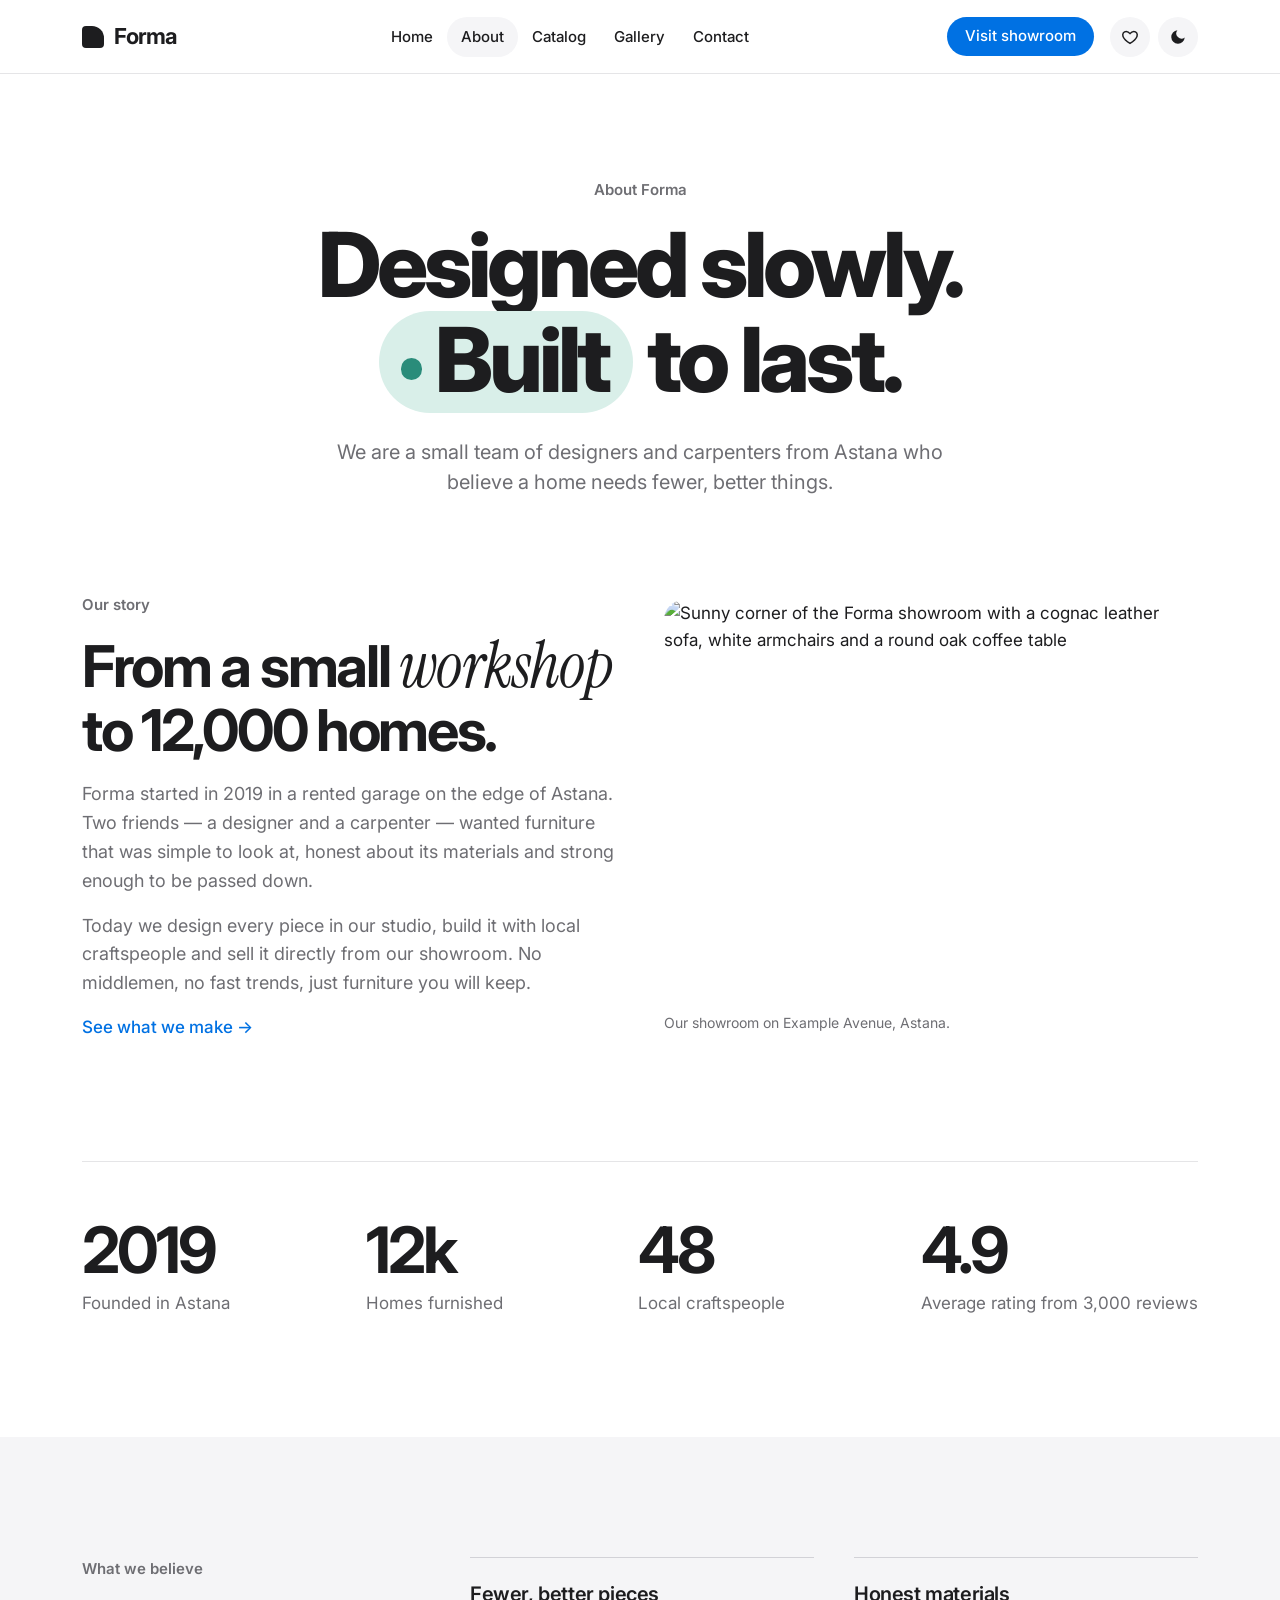
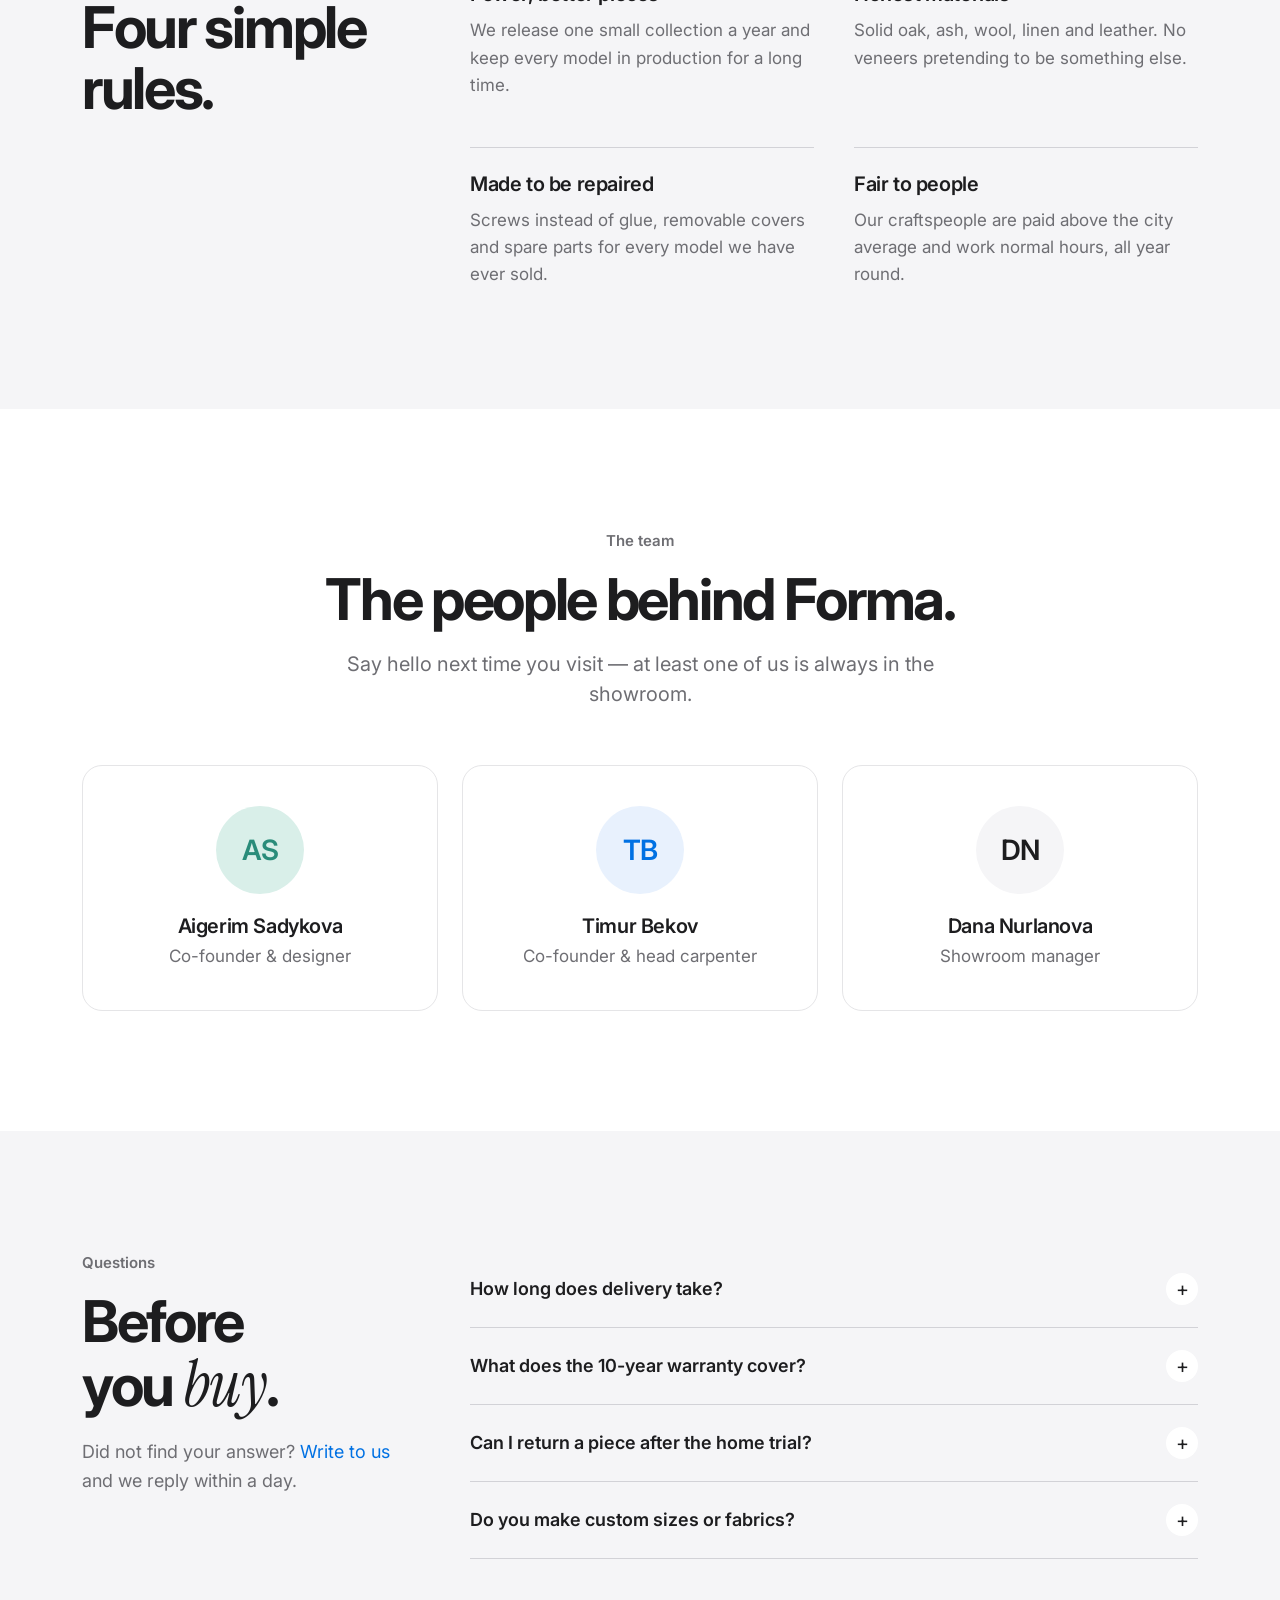
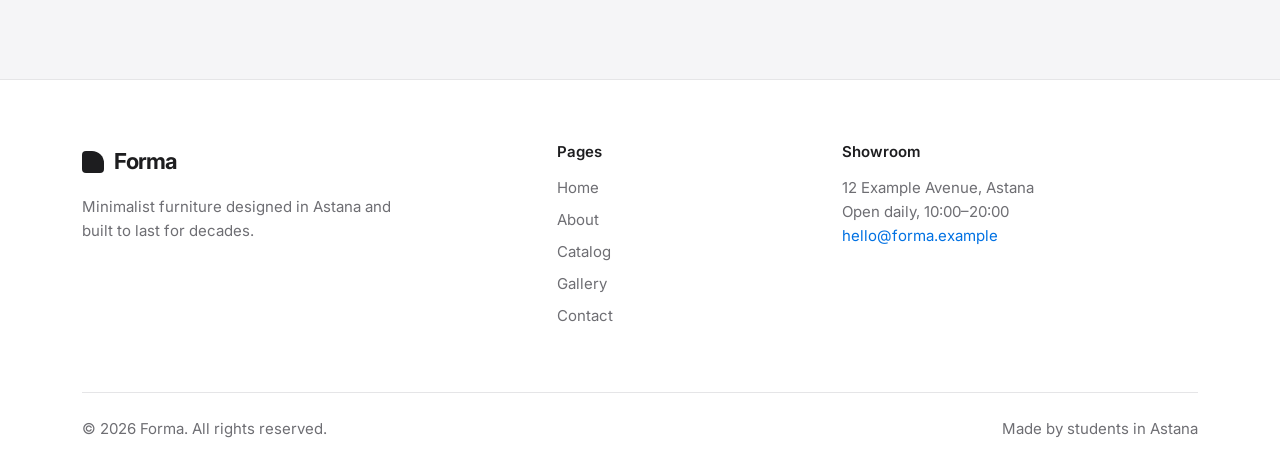
==== commit c7d2627d: "Add FAQ section to About with accordion styles" ====
--- a/about.html
+++ b/about.html
@@ -198,6 +198,59 @@
       </div>
     </section>
 
+    <!-- FAQ: answers open and close with jQuery slideDown / slideUp (js/effects.js) -->
+    <section id="faq" class="section section-surface">
+      <div class="container">
+        <div class="row g-5">
+          <div class="col-12 col-lg-4">
+            <p class="eyebrow">Questions</p>
+            <h2 class="section-title">Before you <span class="serif-accent">buy</span>.</h2>
+            <p class="story-text">Did not find your answer? <a href="contact.html">Write to us</a> and we reply within a day.</p>
+          </div>
+          <div class="col-12 col-lg-8">
+            <ul class="faq-list">
+              <li class="faq-item">
+                <button class="faq-question" type="button" aria-expanded="false">
+                  How long does delivery take?
+                  <span class="faq-icon" aria-hidden="true">+</span>
+                </button>
+                <div class="faq-answer">
+                  <p>Chairs and armchairs arrive within 3 days, sofas within 7 days. Delivery and assembly are free anywhere in Astana.</p>
+                </div>
+              </li>
+              <li class="faq-item">
+                <button class="faq-question" type="button" aria-expanded="false">
+                  What does the 10-year warranty cover?
+                  <span class="faq-icon" aria-hidden="true">+</span>
+                </button>
+                <div class="faq-answer">
+                  <p>Every frame, joint and spring. If something breaks during normal use, we repair or replace it at no cost.</p>
+                </div>
+              </li>
+              <li class="faq-item">
+                <button class="faq-question" type="button" aria-expanded="false">
+                  Can I return a piece after the home trial?
+                  <span class="faq-icon" aria-hidden="true">+</span>
+                </button>
+                <div class="faq-answer">
+                  <p>Yes. Within 30 days we pick it up for free and refund the full price. After that the warranty still applies.</p>
+                </div>
+              </li>
+              <li class="faq-item">
+                <button class="faq-question" type="button" aria-expanded="false">
+                  Do you make custom sizes or fabrics?
+                  <span class="faq-icon" aria-hidden="true">+</span>
+                </button>
+                <div class="faq-answer">
+                  <p>Most sofas can be made 20 cm shorter or longer and in any of our 30 fabrics. Book a visit with the topic "Custom order" to discuss it.</p>
+                </div>
+              </li>
+            </ul>
+          </div>
+        </div>
+      </div>
+    </section>
+
   </main>
 
   <!-- Site footer: the same on every page -->
@@ -245,5 +298,6 @@
   <script src="js/data.js"></script>
   <script src="js/utils.js"></script>
   <script src="js/main.js"></script>
+  <script src="js/effects.js"></script>
 </body>
 </html>
--- a/css/style.css
+++ b/css/style.css
@@ -1307,3 +1307,90 @@
   font-size: 0.9375rem;
   color: var(--color-muted);
 }
+
+/* ===== Back-to-top button (created by js/main.js) ===== */
+.back-to-top {
+  position: fixed;
+  left: 24px;
+  bottom: 24px;
+  z-index: 1020;
+  width: 48px;
+  height: 48px;
+  border: 1px solid var(--color-border);
+  border-radius: 50%;
+  background-color: var(--color-bg);
+  color: var(--color-text);
+  font-size: 1.25rem;
+  box-shadow: 0 8px 24px rgba(0, 0, 0, 0.1);
+  opacity: 0;
+  visibility: hidden;
+  transform: translateY(12px);
+  transition: opacity 0.25s ease, transform 0.25s ease, visibility 0.25s;
+}
+
+.back-to-top.is-visible {
+  opacity: 1;
+  visibility: visible;
+  transform: translateY(0);
+}
+
+.back-to-top:hover {
+  background-color: var(--color-surface);
+}
+
+/* ===== About: FAQ accordion (opened by jQuery) ===== */
+.faq-list {
+  margin: 0;
+  padding: 0;
+  list-style: none;
+}
+
+.faq-item {
+  border-bottom: 1px solid var(--color-border-strong);
+}
+
+.faq-question {
+  display: flex;
+  justify-content: space-between;
+  align-items: center;
+  gap: 16px;
+  width: 100%;
+  padding: 22px 0;
+  border: 0;
+  background: transparent;
+  color: var(--color-text);
+  font-size: 1.125rem;
+  font-weight: 600;
+  text-align: left;
+}
+
+.faq-icon {
+  flex-shrink: 0;
+  display: inline-flex;
+  align-items: center;
+  justify-content: center;
+  width: 32px;
+  height: 32px;
+  border-radius: 50%;
+  background-color: var(--color-bg);
+  font-size: 1.25rem;
+  font-weight: 400;
+  transition: transform 0.25s ease, background-color 0.25s ease;
+}
+
+/* The open item gets .is-open: the plus turns into a cross */
+.faq-item.is-open .faq-icon {
+  transform: rotate(45deg);
+  background-color: var(--color-accent-soft);
+  color: var(--color-accent);
+}
+
+.faq-answer {
+  display: none; /* jQuery slideDown() shows the answer */
+  padding-bottom: 22px;
+  color: var(--color-muted);
+}
+
+.faq-answer p {
+  margin-bottom: 0;
+}
